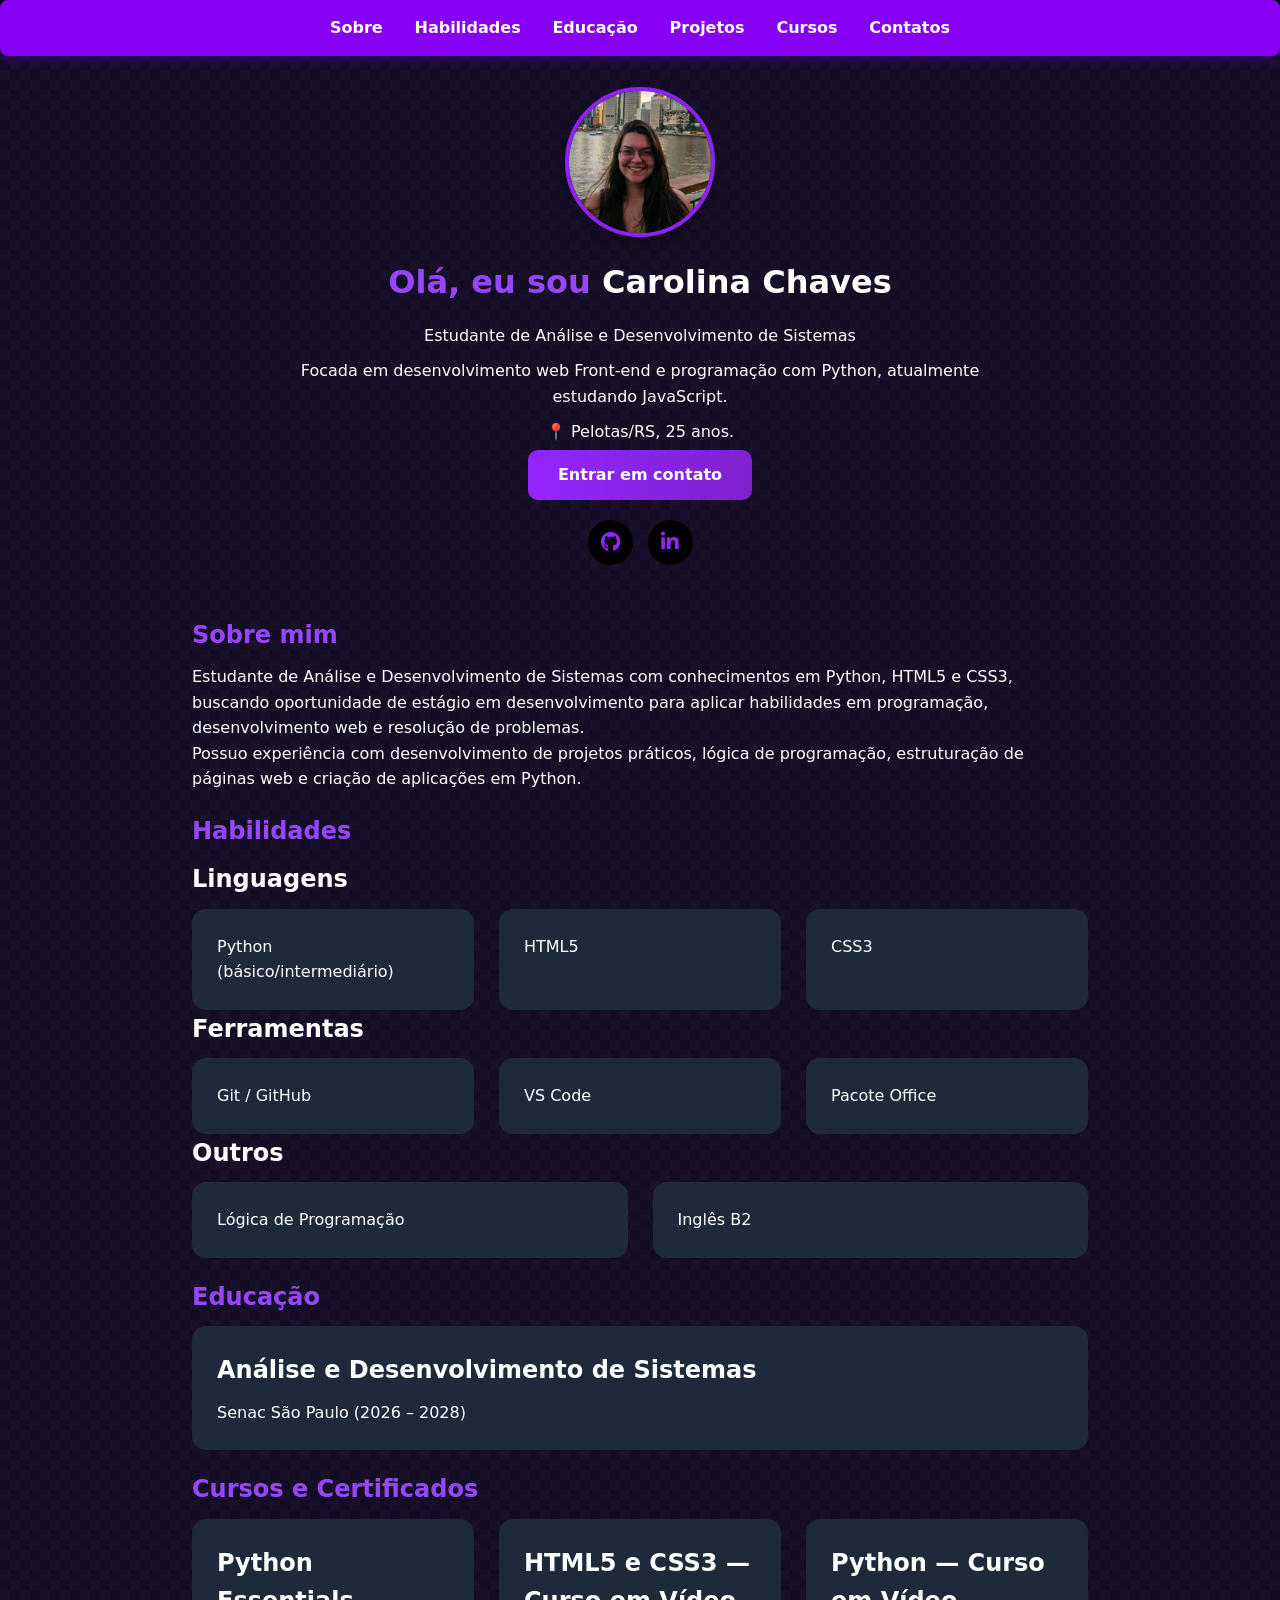
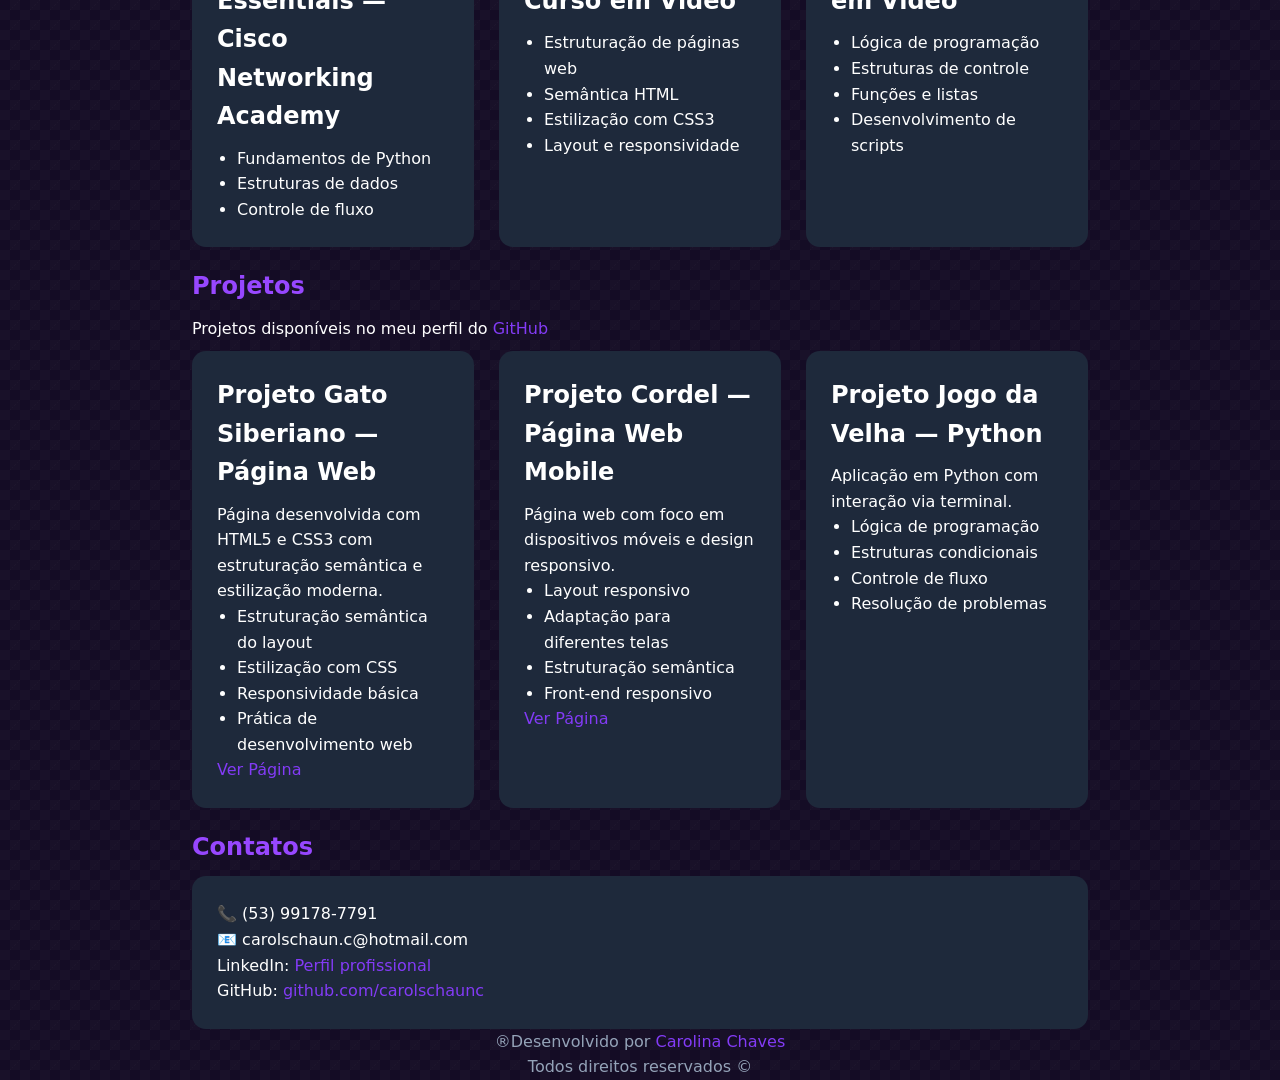
==== index.html @ a5483289 "index 2" ====
<!DOCTYPE html>
<html lang="pt-br">
<head>
              <meta charset="UTF-8">
              <meta name="viewport" content="width=device-width, initial-scale=1.0">
              <link rel="stylesheet" href="style.css">
              <link rel="stylesheet" href="https://cdnjs.cloudflare.com/ajax/libs/font-awesome/6.5.0/css/all.min.css">
</head>
<body>

<header>

 <nav>
              <a href="#Sobre">Sobre</a>
              <a href="#Habilidades">Habilidades</a>
              <a href="#Educação">Educação</a>
              <a href="#Projetos">Projetos</a>
              <a href="#Cursos">Cursos</a>
              <a href="#Contatos">Contatos</a> 

</nav>
</header>

<section class="hero">
<div class="perfil">
              <img src="imagens/perfil.png" alt="Foto de perfil de Carolina Chaves">
</div>
              <h1>Olá, eu sou <span>Carolina Chaves</span></h1>
              <p>Estudante de Análise e Desenvolvimento de Sistemas</p>
              <p>Focada em desenvolvimento web Front-end e programação com Python, atualmente estudando JavaScript.</p>
              <p>📍 Pelotas/RS, 25 anos.</p>
                            
              <a href="https://wa.me/555391787791" target="_blank" class="btn-contato">Entrar em contato</a>

<div class="social-icons">
              <a href="https://github.com/carolschaunc" target="_blank" class="icon">
              <i class="fab fa-github"></i> </a>
              <a href="https://www.linkedin.com/in/carolina-chaves-a1057b3b3/" target="_blank" class="icon">
              <i class="fab fa-linkedin-in"></i>
  </a>
</div>

</section>


<section id="Sobre">
              <h1>Sobre mim</h1>

              <p>
              Estudante de Análise e Desenvolvimento de Sistemas com conhecimentos em Python, HTML5 e CSS3,
              buscando oportunidade de estágio em desenvolvimento para aplicar habilidades em programação,
              desenvolvimento web e resolução de problemas.
              </p>

              <p>
              Possuo experiência com desenvolvimento de projetos práticos, lógica de programação,
              estruturação de páginas web e criação de aplicações em Python.
              </p>
</section>

<section id="Habilidades">
<h1>Habilidades</h1>

              <h2>Linguagens</h2>
              <div class="grid">
              <div class="card">Python (básico/intermediário)</div>
              <div class="card">HTML5</div>
              <div class="card">CSS3</div>
</div>

              <h2>Ferramentas</h2>
              <div class="grid">
              <div class="card">Git / GitHub</div>
              <div class="card">VS Code</div>
              <div class="card">Pacote Office</div>
</div>

              <h2>Outros</h2>
              <div class="grid">
              <div class="card">Lógica de Programação</div>
              <div class="card">Inglês B2</div>
</div>
</section>

<section id="Educação">
              <h1>Educação</h1>
<div class="card">
              <h2>Análise e Desenvolvimento de Sistemas</h2>
              <p>Senac São Paulo (2026 – 2028)</p>

</section>

<section id="Cursos">
              <h1>Cursos e Certificados</h1>

<div class="grid">

<div class="card">
              <h2>Python Essentials — Cisco Networking Academy</h2>
              <ul>
              <li>Fundamentos de Python</li>
              <li>Estruturas de dados</li>
              <li>Controle de fluxo</li>
              </ul>
</div>

<div class="card">
              <h2>HTML5 e CSS3 — Curso em Vídeo</h2>
              <ul>
              <li>Estruturação de páginas web</li>
              <li>Semântica HTML</li>
              <li>Estilização com CSS3</li>
              <li>Layout e responsividade</li>
              </ul>
</div>

<div class="card">
              <h2>Python — Curso em Vídeo</h2>
              <ul>
              <li>Lógica de programação</li>
              <li>Estruturas de controle</li>
              <li>Funções e listas</li>
              <li>Desenvolvimento de scripts</li>
              </ul>
</div>
</section>

<section id="Projetos">
              <h1>Projetos</h1>
              <p>Projetos disponíveis no meu perfil do <a href="https://github.com/carolschaunc" target="_blank">GitHub</a></p>

<div class="grid">
<div class="card">
              <h2>Projeto Gato Siberiano — Página Web</h2>
              <p>Página desenvolvida com HTML5 e CSS3 com estruturação semântica e estilização moderna.</p>
              <ul>
              <li>Estruturação semântica do layout</li>
              <li>Estilização com CSS</li>
              <li>Responsividade básica</li>
              <li>Prática de desenvolvimento web</li>
              </ul>
              
              <a href="https://carolschaunc.github.io/Projeto-gato-siberiano/" target="_blank" class="btn pagina"> Ver Página </a>
</div>

<div class="card">
              <h2>Projeto Cordel — Página Web Mobile</h2>
              <p>Página web com foco em dispositivos móveis e design responsivo.</p>
              <ul>
              <li>Layout responsivo</li>
              <li>Adaptação para diferentes telas</li>
              <li>Estruturação semântica</li>
              <li>Front-end responsivo</li>
              </ul>
                <a href="https://carolschaunc.github.io/Projeto-cordel/" target="_blank" class="btn pagina"> Ver Página</a>
  </div>

<div class="card">
              <h2>Projeto Jogo da Velha — Python</h2>
              <p>Aplicação em Python com interação via terminal.</p>
              <ul>
              <li>Lógica de programação</li>
              <li>Estruturas condicionais</li>
              <li>Controle de fluxo</li>
              <li>Resolução de problemas</li>
              </ul>
</div>
</section>

<section id="Contatos">

              <h1>Contatos</h1>
<div class="card">
              <p>📞 (53) 99178-7791</p>
              <p>📧 carolschaun.c@hotmail.com</p>

              <p>
              LinkedIn:
              <a href="https://www.linkedin.com/in/carolina-chaves-a1057b3b3/" target="_blank">
              Perfil profissional </a>
              </p>

              <p>
              GitHub:
              <a href="https://github.com/carolschaunc" target="_blank">
              github.com/carolschaunc </a>
              </p>
</div>


<footer class="footer">
  <p>®Desenvolvido por 
    <a href="https://www.linkedin.com/in/carolinaschaves/" target="_blank">Carolina Chaves</a></p>
  <p>Todos direitos reservados ©</p>
</footer>

</body>
</html>
---- style.css ----
@charset "UTF-8";

*{
margin:0;
padding:0;
box-sizing:border-box;
}

/* ===== BODY ===== */
body{
font-family: system-ui, -apple-system, sans-serif;
color:#ffffff;
line-height:1.6;
margin: 0;
background-color: #140c25; /* base roxa escura */
background-image:
    linear-gradient(45deg, rgba(255,255,255,0.02) 25%, transparent 25%),
    linear-gradient(-45deg, rgba(255,255,255,0.02) 25%, transparent 25%),
    linear-gradient(45deg, transparent 75%, rgba(255,255,255,0.02) 75%),
    linear-gradient(-45deg, transparent 75%, rgba(255,255,255,0.02) 75%);

background-size: 20px 20px; /* menor que antes */
background-position: 0 0, 0 10px, 10px -10px, -10px 0px;
color: white;
}


header{
  padding:0px;
  background:#020617;
  text-align: center;
}


/* ===== NAVBAR ===== */
nav{
  background:#8601f3;
  border:none;
  color:white;
  border-radius:8px;
  cursor:pointer;
  box-shadow: 0px 7px 7px rgba(75, 0, 136, 0.418);
  top: 0px;
  width:100%;
  padding:5px 25%;
  display:flex;
  justify-content:space-between;
  z-index:1000;
 
}
nav a{
  text-decoration: none;
  padding: 10px;
  color: rgb(255, 255, 255); 
  font-weight: bolder;
  border-radius: 5px;
  transition-duration: 1s;
}

nav a:hover{
color:rgb(96, 4, 172);
background-color: #ffffff;
}

/* ===== HERO ===== */
.hero{
height:60vh;
display:flex;
flex-direction:column;
justify-content:center;
align-items:center;
text-align:center;
padding-top:0px;
padding-bottom: 0px;
}

.hero h1{
font-size:2rem;
}

.hero span{
color:#ffffff;
}

.hero p{
margin:5px 8%;
color: #ffffff;
font-size: 1rem;
}

/* ===== FOTO PERFIL ===== */
.perfil {
  display: flex;
  justify-content: center;
  margin-bottom: 20px;
}

.perfil img {
  width: 150px;
  height: 150px;
  border-radius: 50%; 
  object-fit: cover;  
  border: 4px solid #9021f8; 
  box-shadow: 0 10px 25px rgba(0, 0, 0, 0.3);
}

/* ===== SOCIAL ICONS ===== */
.social-icons {
  display: flex;
  gap: 15px;
  justify-content: center;
  margin-top: 20px;
}

.icon {
  background: #000;
  color: #9026f3;
  width: 45px;
  height: 45px;
  border-radius: 50%;
  display: flex;
  align-items: center;
  justify-content: center;
  font-size: 20px;
  text-decoration: none;
  transition: 0.3s;
}

.icon:hover {
  background: #9729ff;
  color: white;
  transform: scale(1.1);
}

/* ===== btn-contato ===== */
.btn-contato {
  display: inline-block;
  padding: 12px 30px;
  background: linear-gradient(90deg, #9525ff, #7e22ce);
  color: white;
  border-radius: 10px;
  text-decoration: none;
  font-weight: bold;
  transition: 0.3s;
}

.btn-contato:hover {
  transform: scale(1.05);
}

/* ===== CONTAINER PADRÃO ===== */
section{
padding:20px 15%;
padding-bottom: 0%;
}

/* ===== TITULOS ===== */
h1,h2,h3{
margin-bottom:10px;
}

h1{
  color: #9747ff;
}

h2{
font-size:2rem;
color:white;
}

h2{
font-size:1.5rem;
color:white;
}

/* ===== GRID (cards automáticos) ===== */
.grid{
display:grid;
grid-template-columns:repeat(auto-fit,minmax(250px,1fr));
gap:25px;
margin-top:10px;
}

/* ===== CARD ===== */
.card{
background:#1e293b;
padding:25px;
border-radius:14px;
transition:.3s;
}

.card ul {
  padding-left: 20px; 
}

.card:hover{
transform:translateY(-8px);
box-shadow:0 0 15px #8003d3;
}

/* ===== LINKS ===== */
a{
color:#833bf6;
text-decoration: none;
}

a:hover{
opacity:.8;
}

/* ===== SKILLS SUBTITULOS ===== */
#skills h2{
margin-top:5px;
color:#ffffff;
}

/* ===== FOOTER ===== */
footer{
text-align:center;
padding:20px, 0;
color:#94a3b8;
width: 100%;
}

.footer a{
  text-decoration: none;
}

.footer a:hover {
  text-decoration:none;
}

/* ===== SCROLL SUAVE ===== */
html{
scroll-behavior:smooth;
}

/* ===== RESPONSIVO ===== */
@media(max-width:768px){

section{
padding:60px 7%;
}

.hero h1{
font-size:2rem;
}

nav{
padding:15px 7%;}
}
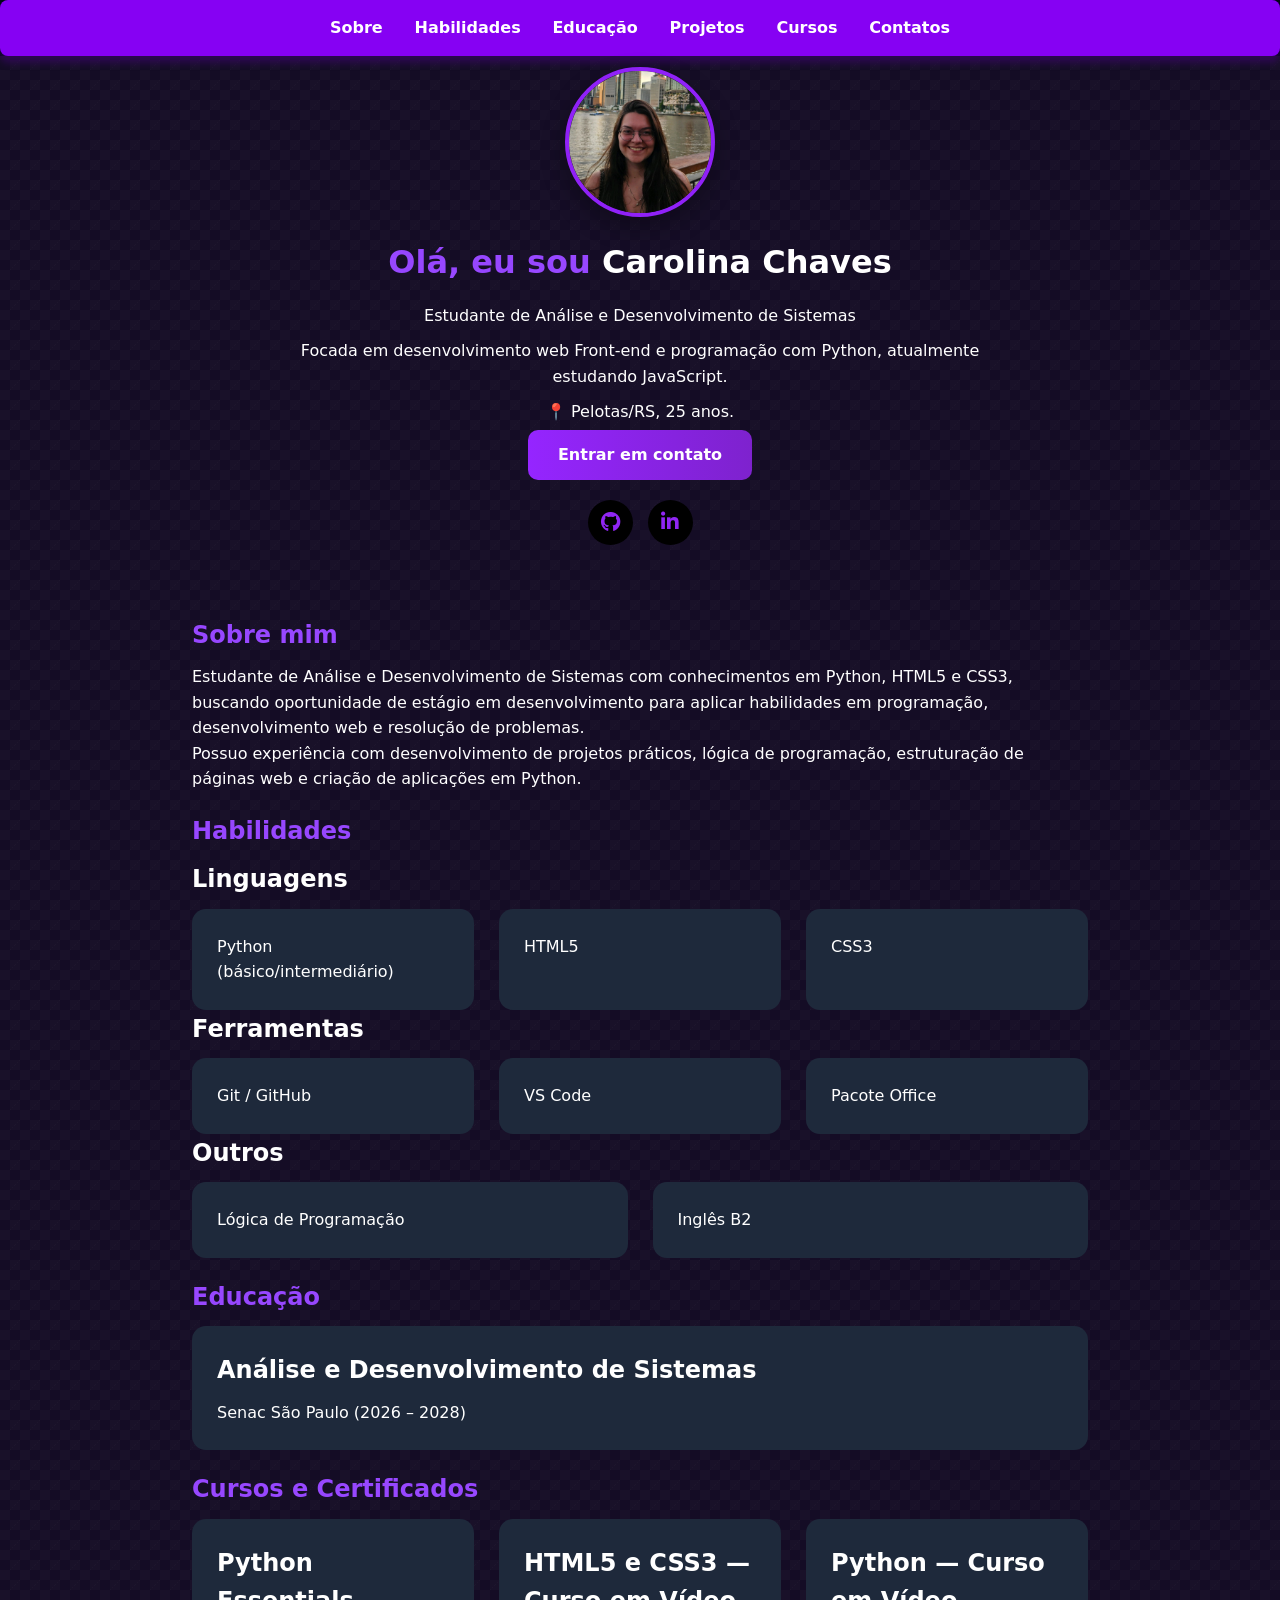
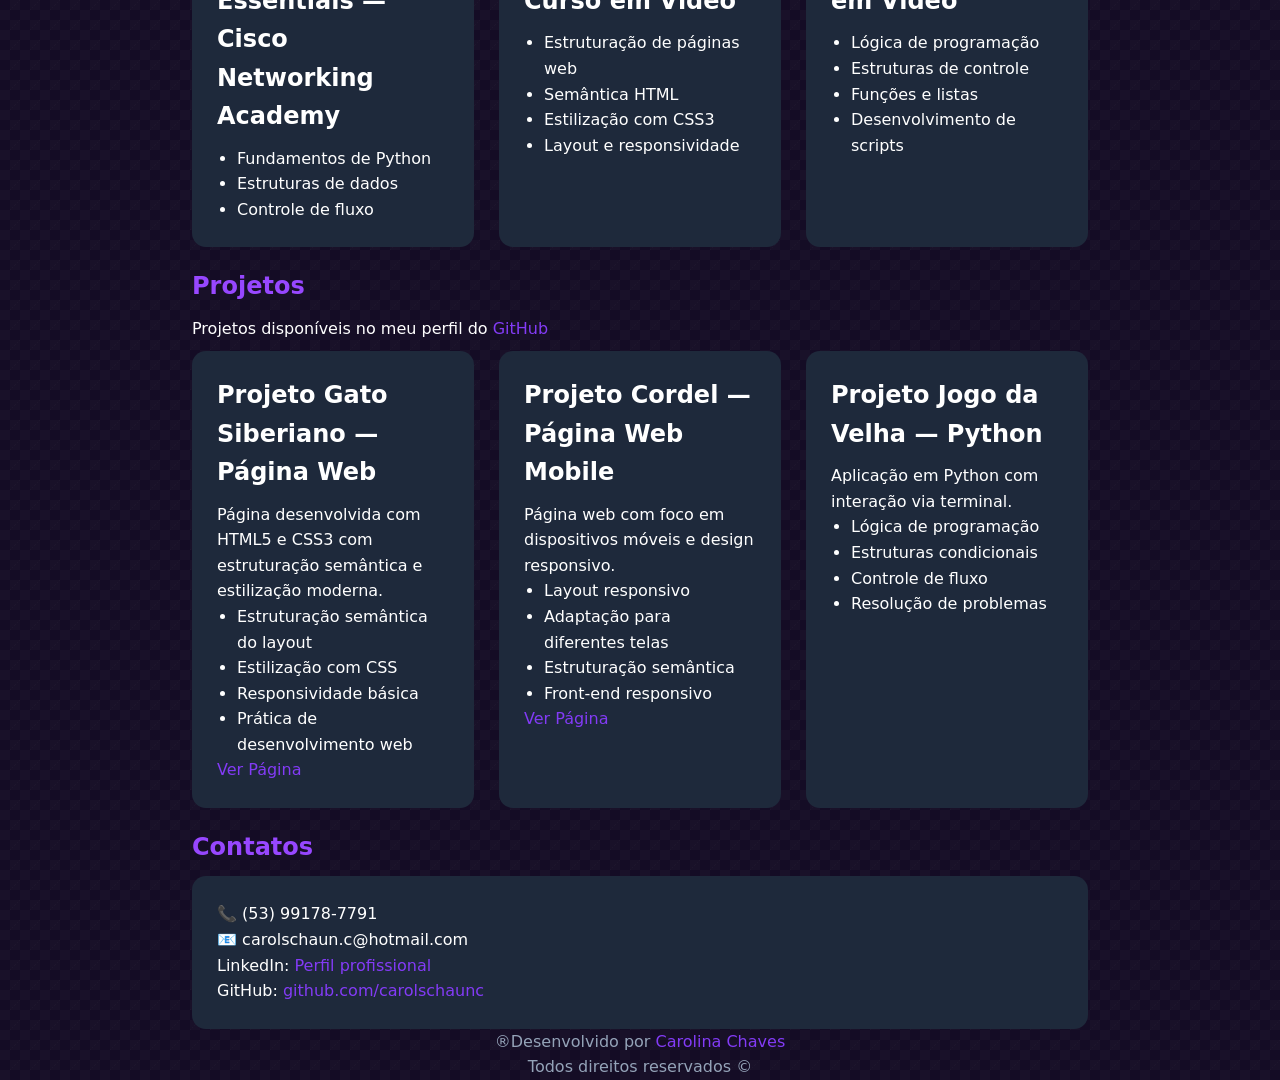
==== commit f604573f: "Update index.html" ====
--- a/index.html
+++ b/index.html
@@ -3,7 +3,7 @@
 <head>
               <meta charset="UTF-8">
               <meta name="viewport" content="width=device-width, initial-scale=1.0">
-              <link rel="stylesheet" href="style.css">
+              <link rel="stylesheet" href="estilo.css">
               <link rel="stylesheet" href="https://cdnjs.cloudflare.com/ajax/libs/font-awesome/6.5.0/css/all.min.css">
 </head>
 <body>
--- a/estilo.css
+++ b/estilo.css
@@ -0,0 +1,253 @@
+@charset "UTF-8";
+
+*{
+margin:0;
+padding:0;
+box-sizing:border-box;
+}
+
+/* ===== BODY ===== */
+body{
+font-family: system-ui, -apple-system, sans-serif;
+color:#ffffff;
+line-height:1.6;
+margin: 0;
+background-color: #140c25; /* base roxa escura */
+background-image:
+    linear-gradient(45deg, rgba(255,255,255,0.02) 25%, transparent 25%),
+    linear-gradient(-45deg, rgba(255,255,255,0.02) 25%, transparent 25%),
+    linear-gradient(45deg, transparent 75%, rgba(255,255,255,0.02) 75%),
+    linear-gradient(-45deg, transparent 75%, rgba(255,255,255,0.02) 75%);
+
+background-size: 20px 20px; /* menor que antes */
+background-position: 0 0, 0 10px, 10px -10px, -10px 0px;
+color: white;
+}
+
+
+header{
+  padding:0px;
+  background:#020617;
+  text-align: center;
+}
+
+
+/* ===== NAVBAR ===== */
+nav{
+  background:#8601f3;
+  border:none;
+  color:white;
+  border-radius:8px;
+  cursor:pointer;
+  box-shadow: 0px 7px 7px rgba(75, 0, 136, 0.418);
+  top: 0px;
+  width:100%;
+  padding:5px 25%;
+  display:flex;
+  justify-content:space-between;
+  z-index:1000;
+ 
+}
+nav a{
+  text-decoration: none;
+  padding: 10px;
+  color: rgb(255, 255, 255); 
+  font-weight: bolder;
+  border-radius: 5px;
+  transition-duration: 1s;
+}
+
+nav a:hover{
+color:rgb(96, 4, 172);
+background-color: #ffffff;
+}
+
+/* ===== HERO ===== */
+.hero{
+height:60vh;
+display:flex;
+flex-direction:column;
+justify-content:center;
+align-items:center;
+text-align:center;
+padding-top:0px;
+padding-bottom: 0px;
+}
+
+.hero h1{
+font-size:2rem;
+}
+
+.hero span{
+color:#ffffff;
+}
+
+.hero p{
+margin:5px 8%;
+color: #ffffff;
+font-size: 1rem;
+}
+
+/* ===== FOTO PERFIL ===== */
+.perfil {
+  display: flex;
+  justify-content: center;
+  margin-bottom: 20px;
+  margin-top: -40px;
+}
+
+.perfil img {
+  width: 150px;
+  height: 150px;
+  border-radius: 50%; 
+  object-fit: cover;  
+  border: 4px solid #9021f8; 
+  box-shadow: 0 10px 25px rgba(0, 0, 0, 0.3);
+}
+
+/* ===== SOCIAL ICONS ===== */
+.social-icons {
+  display: flex;
+  gap: 15px;
+  justify-content: center;
+  margin-top: 20px;
+}
+
+.icon {
+  background: #000;
+  color: #9026f3;
+  width: 45px;
+  height: 45px;
+  border-radius: 50%;
+  display: flex;
+  align-items: center;
+  justify-content: center;
+  font-size: 20px;
+  text-decoration: none;
+  transition: 0.3s;
+}
+
+.icon:hover {
+  background: #9729ff;
+  color: white;
+  transform: scale(1.1);
+}
+
+/* ===== btn-contato ===== */
+.btn-contato {
+  display: inline-block;
+  padding: 12px 30px;
+  background: linear-gradient(90deg, #9525ff, #7e22ce);
+  color: white;
+  border-radius: 10px;
+  text-decoration: none;
+  font-weight: bold;
+  transition: 0.3s;
+}
+
+.btn-contato:hover {
+  transform: scale(1.05);
+}
+
+/* ===== CONTAINER PADRÃO ===== */
+section{
+padding:20px 15%;
+padding-bottom: 0%;
+}
+
+/* ===== TITULOS ===== */
+h1,h2,h3{
+margin-bottom:10px;
+}
+
+h1{
+  color: #9747ff;
+}
+
+h2{
+font-size:2rem;
+color:white;
+}
+
+h2{
+font-size:1.5rem;
+color:white;
+}
+
+/* ===== GRID (cards automáticos) ===== */
+.grid{
+display:grid;
+grid-template-columns:repeat(auto-fit,minmax(250px,1fr));
+gap:25px;
+margin-top:10px;
+}
+
+/* ===== CARD ===== */
+.card{
+background:#1e293b;
+padding:25px;
+border-radius:14px;
+transition:.3s;
+}
+
+.card ul {
+  padding-left: 20px; 
+}
+
+.card:hover{
+transform:translateY(-8px);
+box-shadow:0 0 15px #8003d3;
+}
+
+/* ===== LINKS ===== */
+a{
+color:#833bf6;
+text-decoration: none;
+}
+
+a:hover{
+opacity:.8;
+}
+
+/* ===== SKILLS SUBTITULOS ===== */
+#skills h2{
+margin-top:5px;
+color:#ffffff;
+}
+
+/* ===== FOOTER ===== */
+footer{
+text-align:center;
+padding:20px, 0;
+color:#94a3b8;
+width: 100%;
+}
+
+.footer a{
+  text-decoration: none;
+}
+
+.footer a:hover {
+  text-decoration:none;
+}
+
+/* ===== SCROLL SUAVE ===== */
+html{
+scroll-behavior:smooth;
+}
+
+/* ===== RESPONSIVO ===== */
+@media(max-width:768px){
+
+section{
+padding:60px 7%;
+}
+
+.hero h1{
+font-size:2rem;
+}
+
+nav{
+padding:15px 7%;}
+}
+
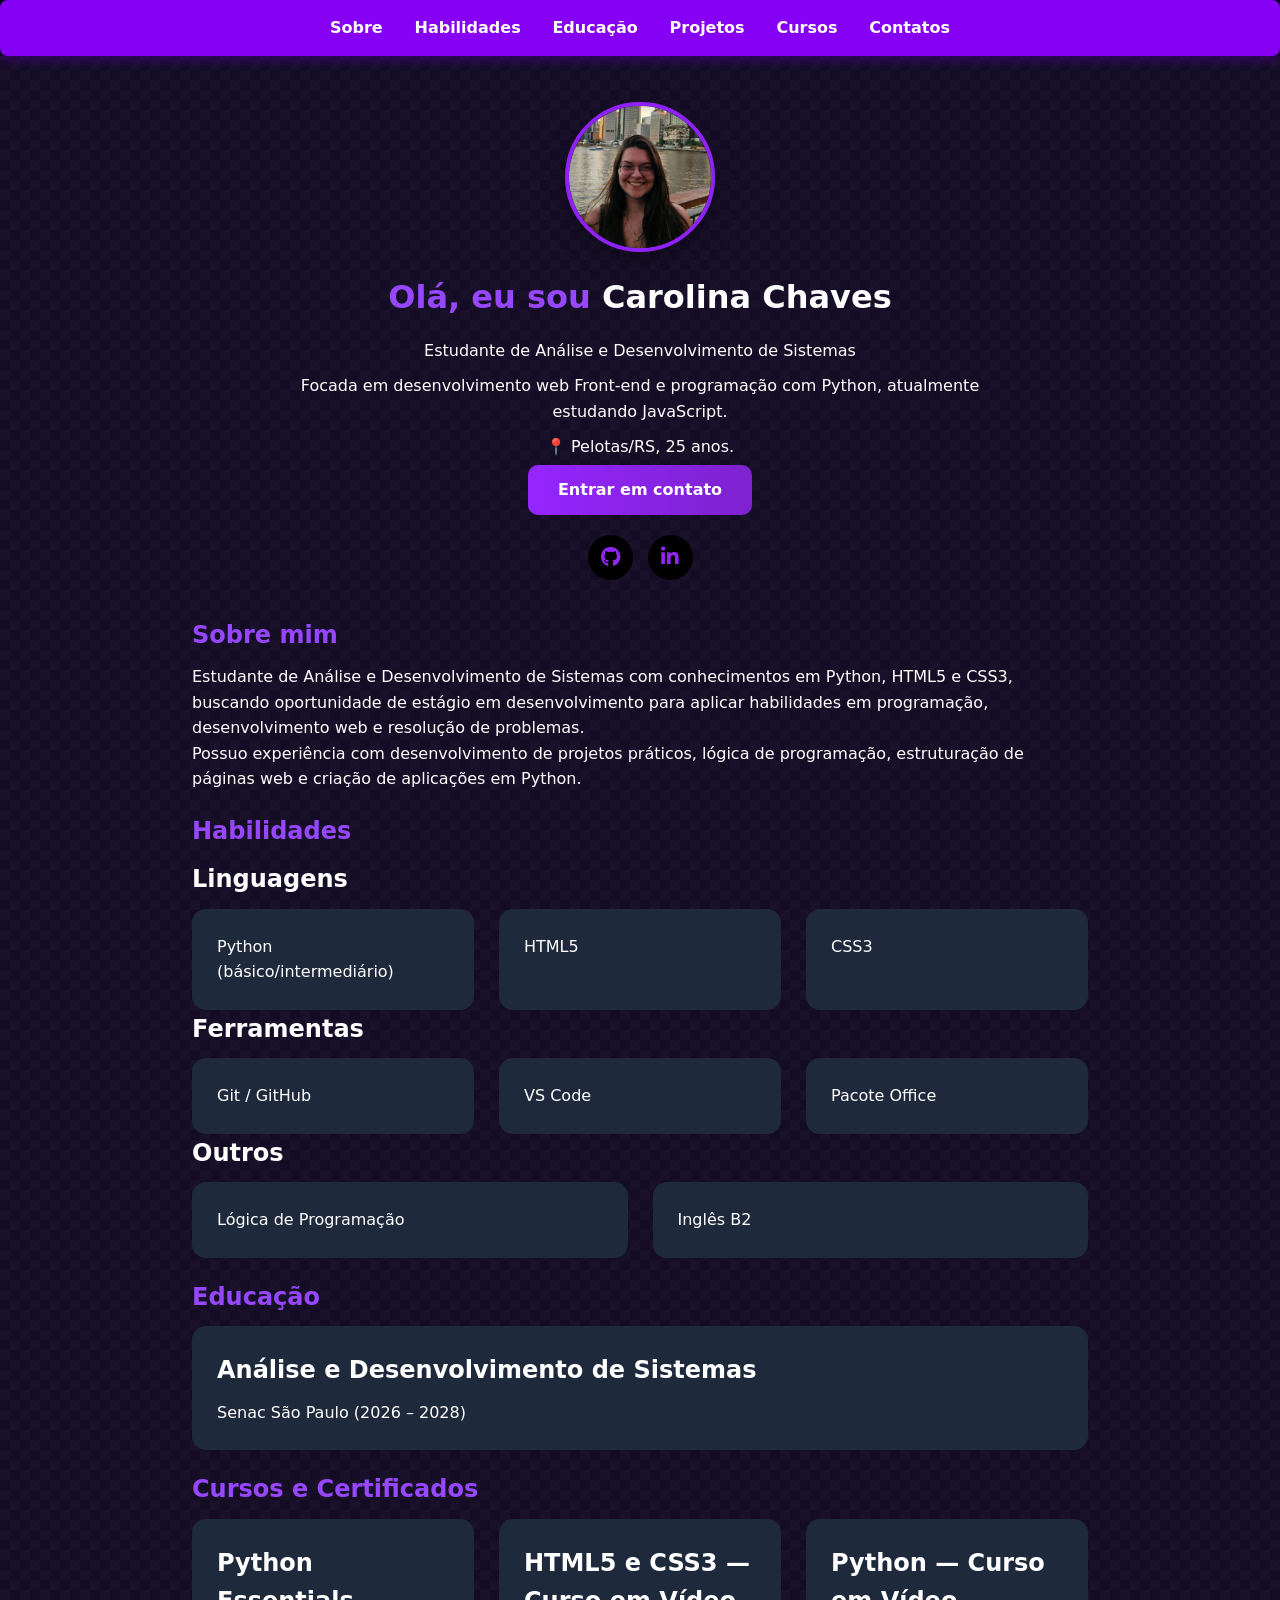
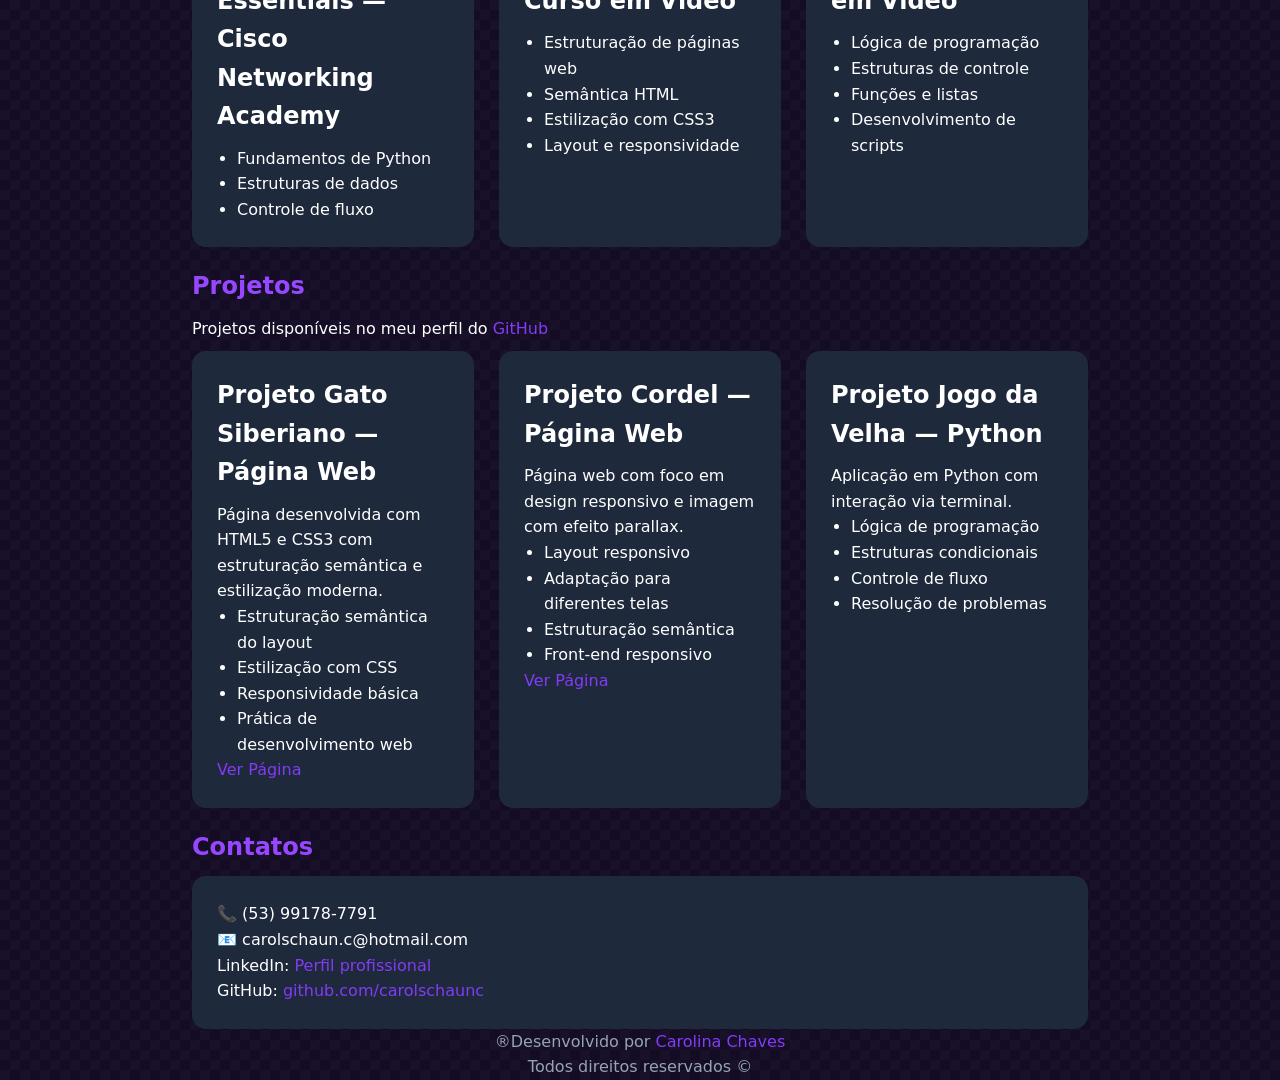
==== commit d3e5f632: "Update project description and title in index.html" ====
--- a/index.html
+++ b/index.html
@@ -144,8 +144,8 @@
 </div>
 
 <div class="card">
-              <h2>Projeto Cordel — Página Web Mobile</h2>
-              <p>Página web com foco em dispositivos móveis e design responsivo.</p>
+              <h2>Projeto Cordel — Página Web</h2>
+              <p>Página web com foco em design responsivo e imagem com efeito parallax.</p>
               <ul>
               <li>Layout responsivo</li>
               <li>Adaptação para diferentes telas</li>
@@ -195,4 +195,4 @@
 </footer>
 
 </body>
-</html>+</html>
--- a/estilo.css
+++ b/estilo.css
@@ -70,8 +70,8 @@
 justify-content:center;
 align-items:center;
 text-align:center;
-padding-top:0px;
 padding-bottom: 0px;
+padding-top: 60px;
 }
 
 .hero h1{
@@ -93,7 +93,7 @@
   display: flex;
   justify-content: center;
   margin-bottom: 20px;
-  margin-top: -40px;
+  margin-top: -30px;
 }
 
 .perfil img {
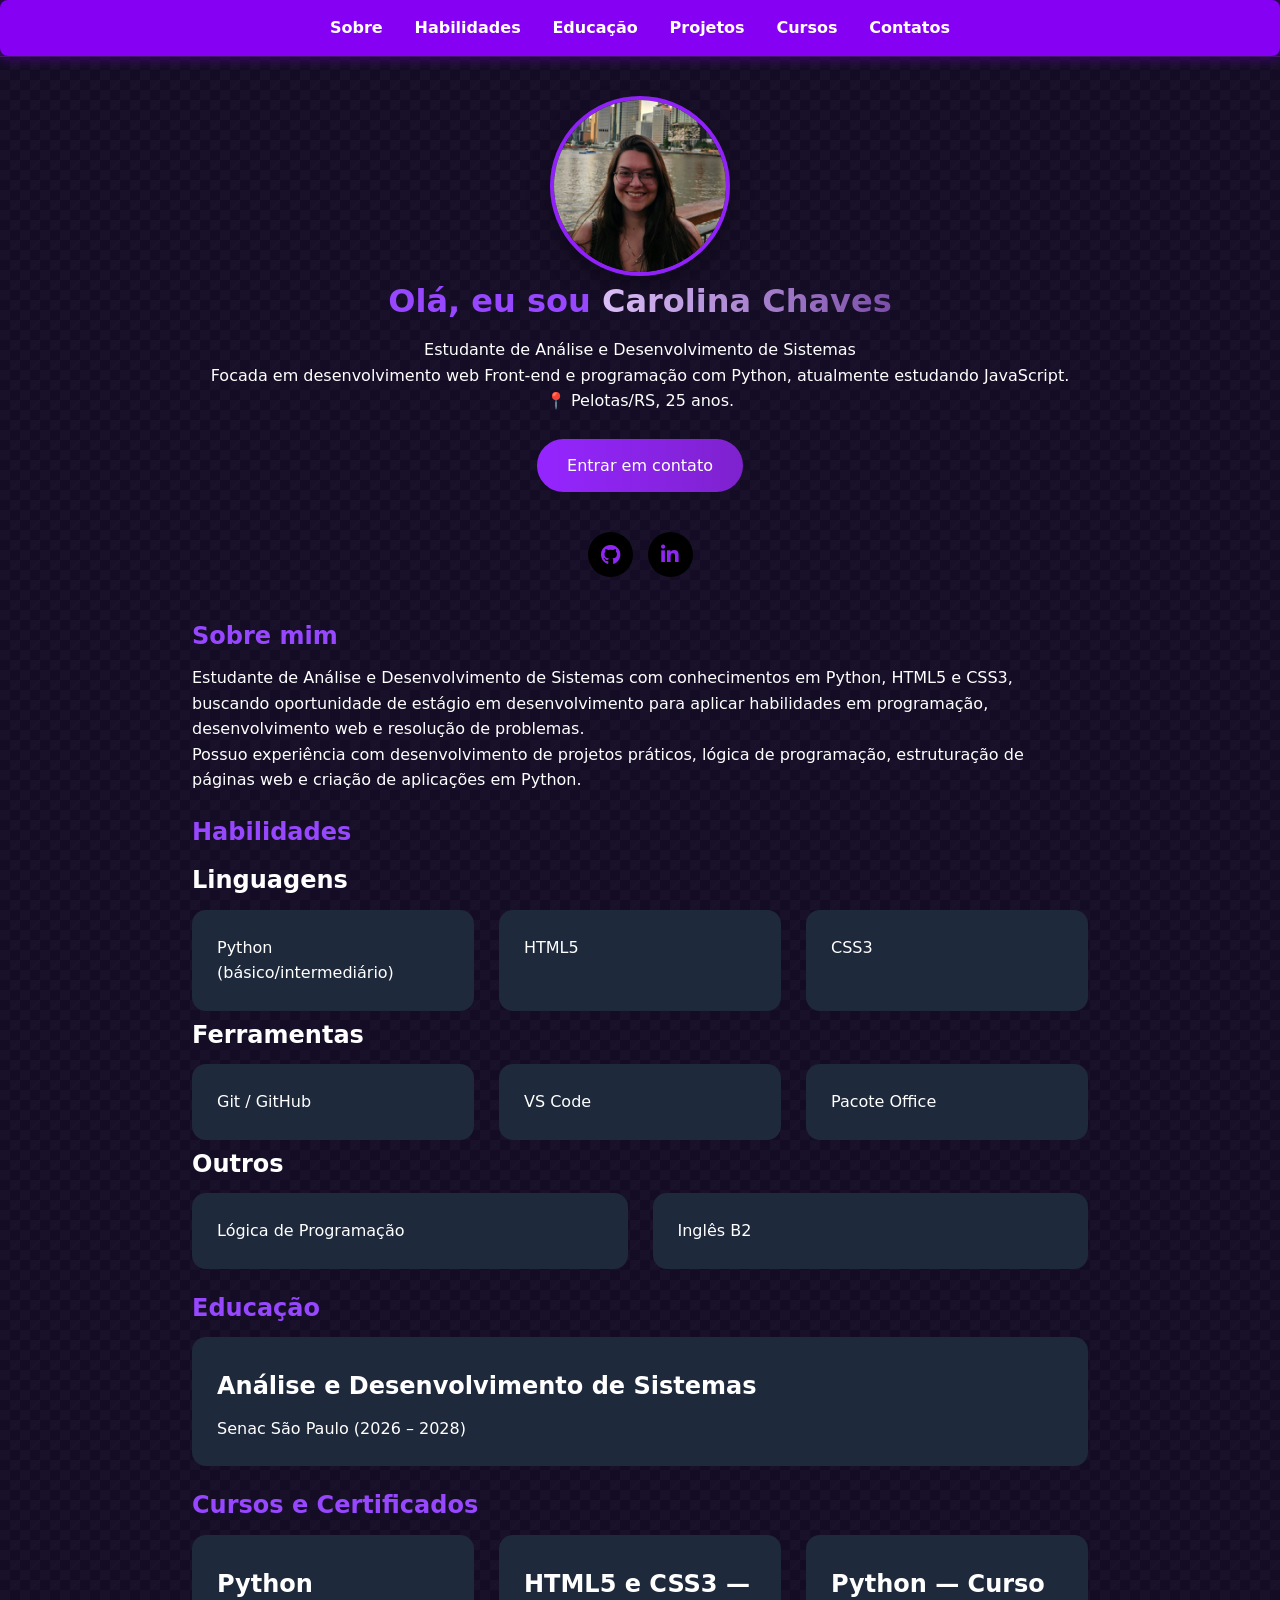
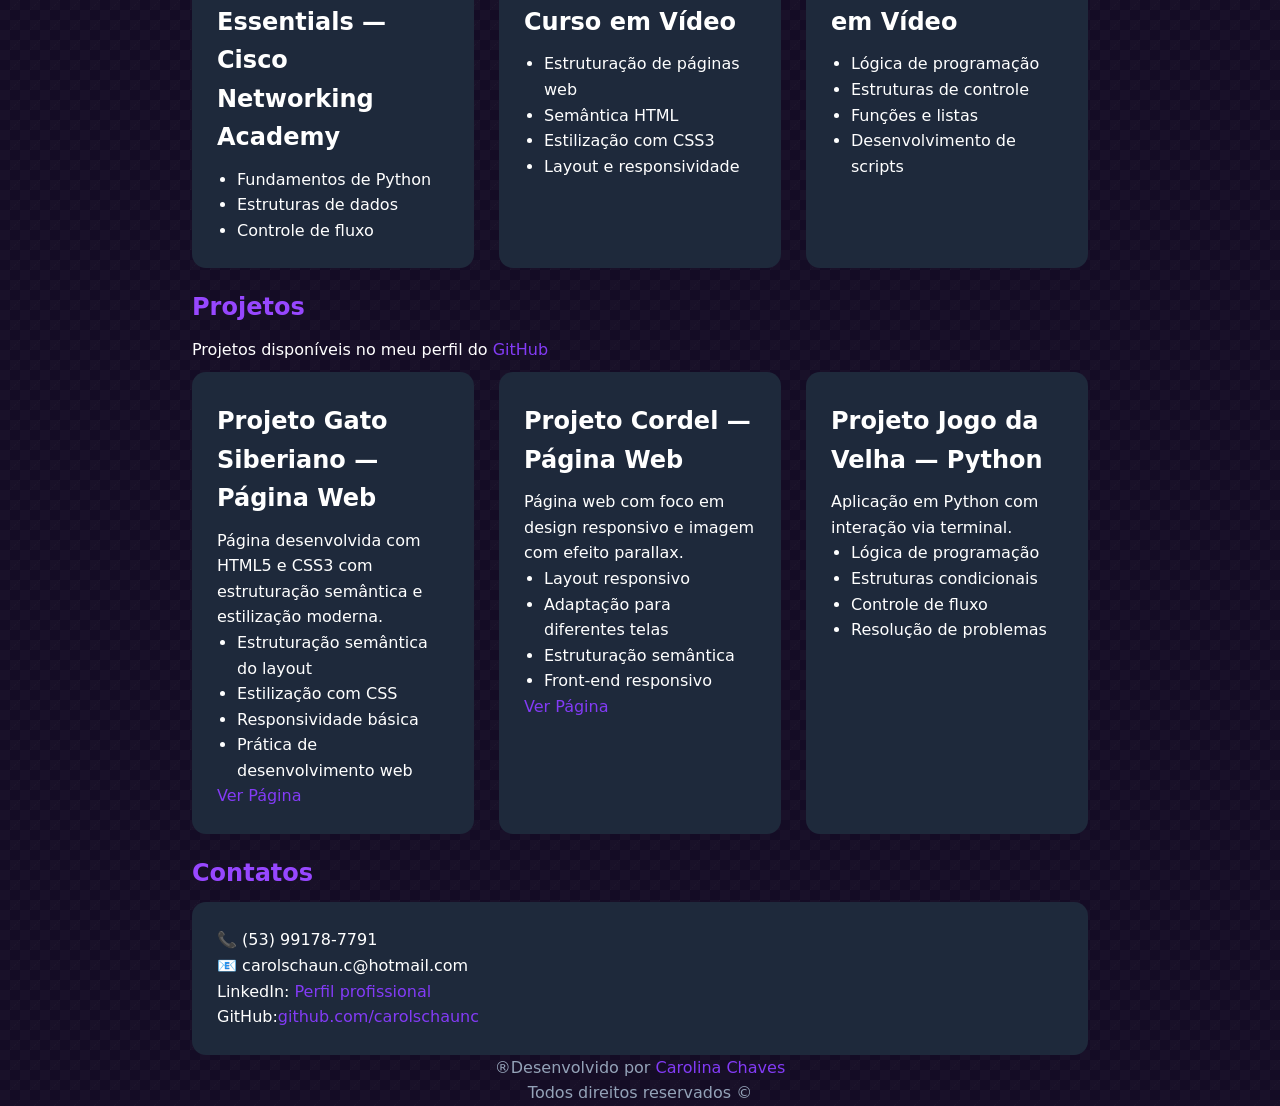
==== commit 87e418c1: "Arrumei o código" ====
--- a/index.html
+++ b/index.html
@@ -6,193 +6,181 @@
               <link rel="stylesheet" href="estilo.css">
               <link rel="stylesheet" href="https://cdnjs.cloudflare.com/ajax/libs/font-awesome/6.5.0/css/all.min.css">
 </head>
+
 <body>
+  <header>
 
-<header>
+    <nav>
+      <a href="#Sobre">Sobre</a>
+      <a href="#Habilidades">Habilidades</a>
+      <a href="#Educação">Educação</a>
+      <a href="#Projetos">Projetos</a>
+      <a href="#Cursos">Cursos</a>
+      <a href="#Contatos">Contatos</a> 
 
- <nav>
-              <a href="#Sobre">Sobre</a>
-              <a href="#Habilidades">Habilidades</a>
-              <a href="#Educação">Educação</a>
-              <a href="#Projetos">Projetos</a>
-              <a href="#Cursos">Cursos</a>
-              <a href="#Contatos">Contatos</a> 
+    </nav>
+  </header>
 
-</nav>
-</header>
+  <section class="hero">
+    <div class="perfil">
+      <img src="imagens/perfil.png" alt="Foto de perfil de Carolina Chaves">
+    </div>
+      <h1>Olá, eu sou <span>Carolina Chaves</span></h1>     
+        <p>
+          Estudante de Análise e Desenvolvimento de Sistemas
+        </p>
+        <p>
+          Focada em desenvolvimento web Front-end e programação com Python, atualmente estudando JavaScript.
+        </p>
+        <p>
+          📍 Pelotas/RS, 25 anos.
+        </p>
+                             
+      <a href="https://wa.me/555391787791" target="_blank" class="btn-contato">Entrar em contato</a>
 
-<section class="hero">
-<div class="perfil">
-              <img src="imagens/perfil.png" alt="Foto de perfil de Carolina Chaves">
-</div>
-              <h1>Olá, eu sou <span>Carolina Chaves</span></h1>
-              <p>Estudante de Análise e Desenvolvimento de Sistemas</p>
-              <p>Focada em desenvolvimento web Front-end e programação com Python, atualmente estudando JavaScript.</p>
-              <p>📍 Pelotas/RS, 25 anos.</p>
-                            
-              <a href="https://wa.me/555391787791" target="_blank" class="btn-contato">Entrar em contato</a>
+    <div class="social-icons">
+      <a href="https://github.com/carolschaunc" target="_blank" class="icon">
+        <i class="fab fa-github"></i> </a>
+      <a href="https://www.linkedin.com/in/carolina-chaves-a1057b3b3/" target="_blank" class="icon">
+        <i class="fab fa-linkedin-in"></i> </a>
+    </div>
+  </section>
 
-<div class="social-icons">
-              <a href="https://github.com/carolschaunc" target="_blank" class="icon">
-              <i class="fab fa-github"></i> </a>
-              <a href="https://www.linkedin.com/in/carolina-chaves-a1057b3b3/" target="_blank" class="icon">
-              <i class="fab fa-linkedin-in"></i>
-  </a>
-</div>
+  <section id="Sobre">
+    <h1>Sobre mim</h1>
+      <p>
+        Estudante de Análise e Desenvolvimento de Sistemas com conhecimentos em Python, HTML5 e CSS3,
+        buscando oportunidade de estágio em desenvolvimento para aplicar habilidades em programação,
+        desenvolvimento web e resolução de problemas. 
+      </p>
+      <p>
+        Possuo experiência com desenvolvimento de projetos práticos, lógica de programação,
+        estruturação de páginas web e criação de aplicações em Python.
+      </p>
+  </section>
 
-</section>
+  <section id="Habilidades">
 
+    <h1>Habilidades</h1>
 
-<section id="Sobre">
-              <h1>Sobre mim</h1>
+      <h2>Linguagens</h2>
+        <div class="grid">
+          <div class="card">Python (básico/intermediário)</div>
+          <div class="card">HTML5</div>
+          <div class="card">CSS3</div>
+        </div>
 
-              <p>
-              Estudante de Análise e Desenvolvimento de Sistemas com conhecimentos em Python, HTML5 e CSS3,
-              buscando oportunidade de estágio em desenvolvimento para aplicar habilidades em programação,
-              desenvolvimento web e resolução de problemas.
-              </p>
+      <h2>Ferramentas</h2>
+        <div class="grid">
+          <div class="card">Git / GitHub</div>
+          <div class="card">VS Code</div>
+          <div class="card">Pacote Office</div>
+        </div>
 
-              <p>
-              Possuo experiência com desenvolvimento de projetos práticos, lógica de programação,
-              estruturação de páginas web e criação de aplicações em Python.
-              </p>
-</section>
+      <h2>Outros</h2>
+        <div class="grid">
+          <div class="card">Lógica de Programação</div>
+          <div class="card">Inglês B2</div>
+        </div>
+  </section>
 
-<section id="Habilidades">
-<h1>Habilidades</h1>
+  <section id="Educação">
+    <h1>Educação</h1>
+      <div class="card">
+        <h2>Análise e Desenvolvimento de Sistemas</h2>
+          <p>
+            Senac São Paulo (2026 – 2028)
+          </p>
 
-              <h2>Linguagens</h2>
-              <div class="grid">
-              <div class="card">Python (básico/intermediário)</div>
-              <div class="card">HTML5</div>
-              <div class="card">CSS3</div>
-</div>
+  </section>
 
-              <h2>Ferramentas</h2>
-              <div class="grid">
-              <div class="card">Git / GitHub</div>
-              <div class="card">VS Code</div>
-              <div class="card">Pacote Office</div>
-</div>
-
-              <h2>Outros</h2>
-              <div class="grid">
-              <div class="card">Lógica de Programação</div>
-              <div class="card">Inglês B2</div>
-</div>
-</section>
-
-<section id="Educação">
-              <h1>Educação</h1>
-<div class="card">
-              <h2>Análise e Desenvolvimento de Sistemas</h2>
-              <p>Senac São Paulo (2026 – 2028)</p>
-
-</section>
-
-<section id="Cursos">
-              <h1>Cursos e Certificados</h1>
-
-<div class="grid">
-
-<div class="card">
-              <h2>Python Essentials — Cisco Networking Academy</h2>
-              <ul>
+  <section id="Cursos">
+    <h1>Cursos e Certificados</h1>
+      <div class="grid">
+        <div class="card">
+          <h2>Python Essentials — Cisco Networking Academy</h2>
+            <ul>
               <li>Fundamentos de Python</li>
               <li>Estruturas de dados</li>
               <li>Controle de fluxo</li>
-              </ul>
-</div>
+            </ul>
+        </div>
 
-<div class="card">
-              <h2>HTML5 e CSS3 — Curso em Vídeo</h2>
-              <ul>
+        <div class="card">
+          <h2>HTML5 e CSS3 — Curso em Vídeo</h2>
+            <ul>
               <li>Estruturação de páginas web</li>
               <li>Semântica HTML</li>
               <li>Estilização com CSS3</li>
               <li>Layout e responsividade</li>
-              </ul>
-</div>
+            </ul>
+        </div>
 
-<div class="card">
-              <h2>Python — Curso em Vídeo</h2>
-              <ul>
+        <div class="card">
+          <h2>Python — Curso em Vídeo</h2>
+            <ul>
               <li>Lógica de programação</li>
               <li>Estruturas de controle</li>
               <li>Funções e listas</li>
               <li>Desenvolvimento de scripts</li>
+            </ul>
+        </div>
+  </section>
+
+  <section id="Projetos">
+    <h1>Projetos</h1>
+      <p>Projetos disponíveis no meu perfil do <a href="https://github.com/carolschaunc" target="_blank">GitHub</a></p>
+
+      <div class="grid">
+        <div class="card">
+          <h2>Projeto Gato Siberiano — Página Web</h2>
+            <p>Página desenvolvida com HTML5 e CSS3 com estruturação semântica e estilização moderna.</p>
+              <ul>
+                <li>Estruturação semântica do layout</li>
+                <li>Estilização com CSS</li>
+                <li>Responsividade básica</li>
+                <li>Prática de desenvolvimento web</li>
               </ul>
-</div>
-</section>
+                <a href="https://carolschaunc.github.io/Projeto-gato-siberiano/" target="_blank" class="btn pagina"> Ver Página </a>
+        </div>
 
-<section id="Projetos">
-              <h1>Projetos</h1>
-              <p>Projetos disponíveis no meu perfil do <a href="https://github.com/carolschaunc" target="_blank">GitHub</a></p>
-
-<div class="grid">
-<div class="card">
-              <h2>Projeto Gato Siberiano — Página Web</h2>
-              <p>Página desenvolvida com HTML5 e CSS3 com estruturação semântica e estilização moderna.</p>
+        <div class="card">
+          <h2>Projeto Cordel — Página Web</h2>
+            <p>Página web com foco em design responsivo e imagem com efeito parallax.</p>
               <ul>
-              <li>Estruturação semântica do layout</li>
-              <li>Estilização com CSS</li>
-              <li>Responsividade básica</li>
-              <li>Prática de desenvolvimento web</li>
-              </ul>
-              
-              <a href="https://carolschaunc.github.io/Projeto-gato-siberiano/" target="_blank" class="btn pagina"> Ver Página </a>
-</div>
-
-<div class="card">
-              <h2>Projeto Cordel — Página Web</h2>
-              <p>Página web com foco em design responsivo e imagem com efeito parallax.</p>
-              <ul>
-              <li>Layout responsivo</li>
-              <li>Adaptação para diferentes telas</li>
-              <li>Estruturação semântica</li>
-              <li>Front-end responsivo</li>
+                <li>Layout responsivo</li>
+                <li>Adaptação para diferentes telas</li>
+                <li>Estruturação semântica</li>
+                <li>Front-end responsivo</li>
               </ul>
                 <a href="https://carolschaunc.github.io/Projeto-cordel/" target="_blank" class="btn pagina"> Ver Página</a>
-  </div>
+        </div>
 
-<div class="card">
-              <h2>Projeto Jogo da Velha — Python</h2>
-              <p>Aplicação em Python com interação via terminal.</p>
+        <div class="card">
+          <h2>Projeto Jogo da Velha — Python</h2>
+            <p>Aplicação em Python com interação via terminal.</p>
               <ul>
-              <li>Lógica de programação</li>
-              <li>Estruturas condicionais</li>
-              <li>Controle de fluxo</li>
-              <li>Resolução de problemas</li>
+                <li>Lógica de programação</li>
+                <li>Estruturas condicionais</li>
+                <li>Controle de fluxo</li>
+                <li>Resolução de problemas</li>
               </ul>
-</div>
-</section>
+        </div>
+  </section>
 
-<section id="Contatos">
+  <section id="Contatos">
+    <h1>Contatos</h1>
+      <div class="card">
+        <p>📞 (53) 99178-7791</p>
+        <p>📧 carolschaun.c@hotmail.com</p>
+        <p>LinkedIn:<a href="https://www.linkedin.com/in/carolina-chaves-a1057b3b3/" target="_blank">
+        Perfil profissional </a></p>
+        <p>GitHub:<a href="https://github.com/carolschaunc" target="_blank">github.com/carolschaunc </a></p>
+      </div>
 
-              <h1>Contatos</h1>
-<div class="card">
-              <p>📞 (53) 99178-7791</p>
-              <p>📧 carolschaun.c@hotmail.com</p>
-
-              <p>
-              LinkedIn:
-              <a href="https://www.linkedin.com/in/carolina-chaves-a1057b3b3/" target="_blank">
-              Perfil profissional </a>
-              </p>
-
-              <p>
-              GitHub:
-              <a href="https://github.com/carolschaunc" target="_blank">
-              github.com/carolschaunc </a>
-              </p>
-</div>
-
-
-<footer class="footer">
-  <p>®Desenvolvido por 
-    <a href="https://www.linkedin.com/in/carolinaschaves/" target="_blank">Carolina Chaves</a></p>
-  <p>Todos direitos reservados ©</p>
-</footer>
+  <footer class="footer">
+    <p>®Desenvolvido por <a href="https://www.linkedin.com/in/carolinaschaves/" target="_blank">Carolina Chaves</a></p> <p>Todos direitos reservados ©</p>
+  </footer>
 
 </body>
 </html>
--- a/estilo.css
+++ b/estilo.css
@@ -1,38 +1,39 @@
 @charset "UTF-8";
 
+/*GERAL*/
 *{
-margin:0;
-padding:0;
-box-sizing:border-box;
-}
-
-/* ===== BODY ===== */
+  margin:0;
+  padding:0;
+  box-sizing:border-box;
+}
+
+/* BODY */
 body{
-font-family: system-ui, -apple-system, sans-serif;
-color:#ffffff;
-line-height:1.6;
-margin: 0;
-background-color: #140c25; /* base roxa escura */
-background-image:
+  font-family: system-ui, -apple-system, sans-serif;
+  color:#ffffff;
+  line-height:1.6;
+  margin: 0;
+  background-color: #140c25; 
+  background-image:
     linear-gradient(45deg, rgba(255,255,255,0.02) 25%, transparent 25%),
     linear-gradient(-45deg, rgba(255,255,255,0.02) 25%, transparent 25%),
     linear-gradient(45deg, transparent 75%, rgba(255,255,255,0.02) 75%),
     linear-gradient(-45deg, transparent 75%, rgba(255,255,255,0.02) 75%);
-
-background-size: 20px 20px; /* menor que antes */
-background-position: 0 0, 0 10px, 10px -10px, -10px 0px;
-color: white;
-}
-
-
+  background-size: 20px 20px; 
+  background-position: 0 0, 0 10px, 10px -10px, -10px 0px;
+  color: white;
+}
+
+/* HEADER */
 header{
   padding:0px;
-  background:#020617;
+  backdrop-filter: blur(10px);
+  border-bottom: 1px solid rgba(255, 255, 255, 0.1);
+  background: rgba(150, 0, 255, 0.15);
   text-align: center;
 }
 
-
-/* ===== NAVBAR ===== */
+/* NAV*/
 nav{
   background:#8601f3;
   border:none;
@@ -46,8 +47,8 @@
   display:flex;
   justify-content:space-between;
   z-index:1000;
- 
-}
+}
+
 nav a{
   text-decoration: none;
   padding: 10px;
@@ -58,59 +59,87 @@
 }
 
 nav a:hover{
-color:rgb(96, 4, 172);
-background-color: #ffffff;
-}
-
-/* ===== HERO ===== */
+  color:rgb(96, 4, 172);
+  background-color: #ffffff;
+}
+
+/* HERO */
 .hero{
-height:60vh;
-display:flex;
-flex-direction:column;
-justify-content:center;
-align-items:center;
-text-align:center;
-padding-bottom: 0px;
-padding-top: 60px;
+  height:60vh;
+  display:flex;
+  flex-direction:column;
+  justify-content:center;
+  align-items:center;
+  text-align:center;
+  padding: 120px 20px;
 }
 
 .hero h1{
-font-size:2rem;
+  font-size:2rem;
 }
 
 .hero span{
-color:#ffffff;
+  color:#ffffff;
+}
+
+h1 span {
+  background: linear-gradient(90deg, #dbbff7, #bd77ff9a);
+  -webkit-background-clip: text;
+  -webkit-text-fill-color: transparent;
 }
 
 .hero p{
-margin:5px 8%;
-color: #ffffff;
-font-size: 1rem;
-}
-
-/* ===== FOTO PERFIL ===== */
+  color: #ffffff;
+  font-size: 1rem;
+}
+
+/* FOTO PERFIL*/
 .perfil {
   display: flex;
   justify-content: center;
-  margin-bottom: 20px;
-  margin-top: -30px;
 }
 
 .perfil img {
-  width: 150px;
-  height: 150px;
+  width: 180px;
+  height: 180px;
   border-radius: 50%; 
   object-fit: cover;  
   border: 4px solid #9021f8; 
   box-shadow: 0 10px 25px rgba(0, 0, 0, 0.3);
-}
-
-/* ===== SOCIAL ICONS ===== */
+  transition: 0.3s;
+  margin-top: 20px;
+}
+
+.perfil img:hover {
+  transform: scale(1.05);
+}
+
+
+/* botão contato */
+.btn-contato {
+  display: inline-block;
+  padding: 14px 30px;
+  background: linear-gradient(90deg, #9525ff, #7e22ce);
+  color: white;
+  border-radius: 50px;
+  border: none;.
+  text-decoration: none;
+  font-weight: 500;
+  transition: 0.3s;
+   margin-top: 25px;
+}
+
+.btn-contato:hover {
+  transform: scale(1.05);
+}
+
+/*  ICONES SOCIAIS */
 .social-icons {
   display: flex;
   gap: 15px;
   justify-content: center;
-  margin-top: 20px;
+  margin-top: 40px;
+  margin-bottom: 10;
 }
 
 .icon {
@@ -133,31 +162,16 @@
   transform: scale(1.1);
 }
 
-/* ===== btn-contato ===== */
-.btn-contato {
-  display: inline-block;
-  padding: 12px 30px;
-  background: linear-gradient(90deg, #9525ff, #7e22ce);
-  color: white;
-  border-radius: 10px;
-  text-decoration: none;
-  font-weight: bold;
-  transition: 0.3s;
-}
-
-.btn-contato:hover {
-  transform: scale(1.05);
-}
-
-/* ===== CONTAINER PADRÃO ===== */
+
+/* SEÇÃO */
 section{
-padding:20px 15%;
-padding-bottom: 0%;
-}
-
-/* ===== TITULOS ===== */
+  padding:20px 15%;
+  padding-bottom: 0%;
+}
+
+/* TITULOS */
 h1,h2,h3{
-margin-bottom:10px;
+  margin-bottom:10px;
 }
 
 h1{
@@ -165,29 +179,24 @@
 }
 
 h2{
-font-size:2rem;
-color:white;
-}
-
-h2{
-font-size:1.5rem;
-color:white;
-}
-
-/* ===== GRID (cards automáticos) ===== */
+  font-size:2rem;
+  color:white;
+}
+
+/* GRID */
 .grid{
-display:grid;
-grid-template-columns:repeat(auto-fit,minmax(250px,1fr));
-gap:25px;
-margin-top:10px;
-}
-
-/* ===== CARD ===== */
+  display:grid;
+  grid-template-columns:repeat(auto-fit,minmax(250px,1fr));
+  gap:25px;
+  margin-top:10px;
+}
+
+/*  CARD */
 .card{
-background:#1e293b;
-padding:25px;
-border-radius:14px;
-transition:.3s;
+  background:#1e293b;
+  padding:25px;
+  border-radius:14px;
+  transition:.3s;
 }
 
 .card ul {
@@ -195,32 +204,51 @@
 }
 
 .card:hover{
-transform:translateY(-8px);
-box-shadow:0 0 15px #8003d3;
-}
-
-/* ===== LINKS ===== */
+  transform:translateY(-8px);
+  box-shadow:0 0 15px #8003d3;
+}
+
+/* LINKS  */
 a{
-color:#833bf6;
-text-decoration: none;
+  color:#833bf6;
+  text-decoration: none;
 }
 
 a:hover{
-opacity:.8;
-}
-
-/* ===== SKILLS SUBTITULOS ===== */
-#skills h2{
-margin-top:5px;
-color:#ffffff;
-}
-
-/* ===== FOOTER ===== */
+  opacity:.8;
+}
+
+/* SKILLS SUBTITULOS */
+#Habilidades h2{
+  margin-top:5px;
+  color:#ffffff;
+  font-size:1.5rem;
+}
+
+#Educação h2{
+  margin-top:5px;
+  color:#ffffff;
+  font-size:1.5rem;
+}
+
+#Cursos h2{
+  margin-top:5px;
+  color:#ffffff;
+  font-size:1.5rem;
+}
+
+#Projetos h2{
+  margin-top:5px;
+  color:#ffffff;
+  font-size:1.5rem;
+}
+
+/* FOOTER  */
 footer{
-text-align:center;
-padding:20px, 0;
-color:#94a3b8;
-width: 100%;
+  text-align:center;
+  padding:20px, 0;
+  color:#94a3b8;
+  width: 100%;
 }
 
 .footer a{
@@ -231,23 +259,23 @@
   text-decoration:none;
 }
 
-/* ===== SCROLL SUAVE ===== */
+/*  SCROLL SUAVE */
 html{
-scroll-behavior:smooth;
-}
-
-/* ===== RESPONSIVO ===== */
+  scroll-behavior:smooth;
+}
+
+/* RESPONSIVO */
 @media(max-width:768px){
 
 section{
-padding:60px 7%;
+  padding:60px 7%;
 }
 
 .hero h1{
-font-size:2rem;
+  font-size:2rem;
 }
 
 nav{
-padding:15px 7%;}
-}
-
+  padding:15px 7%;}
+}
+
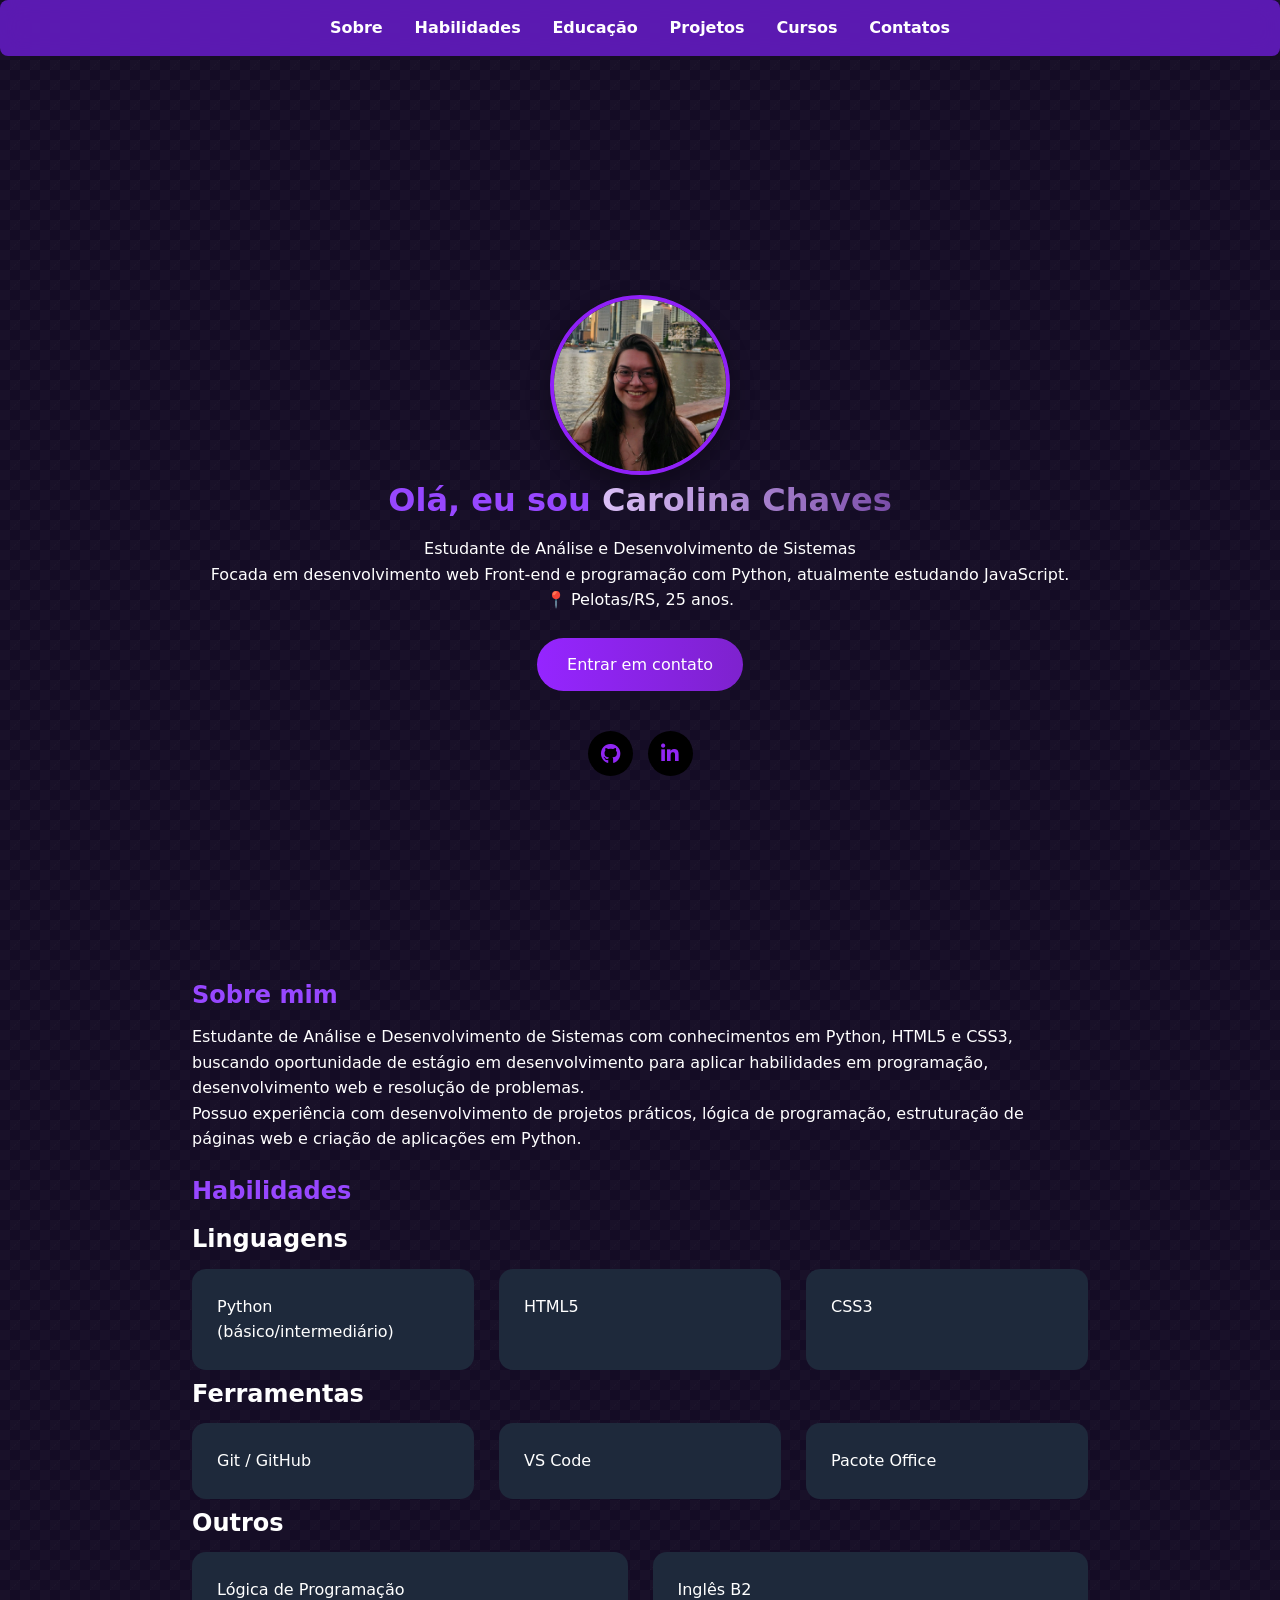
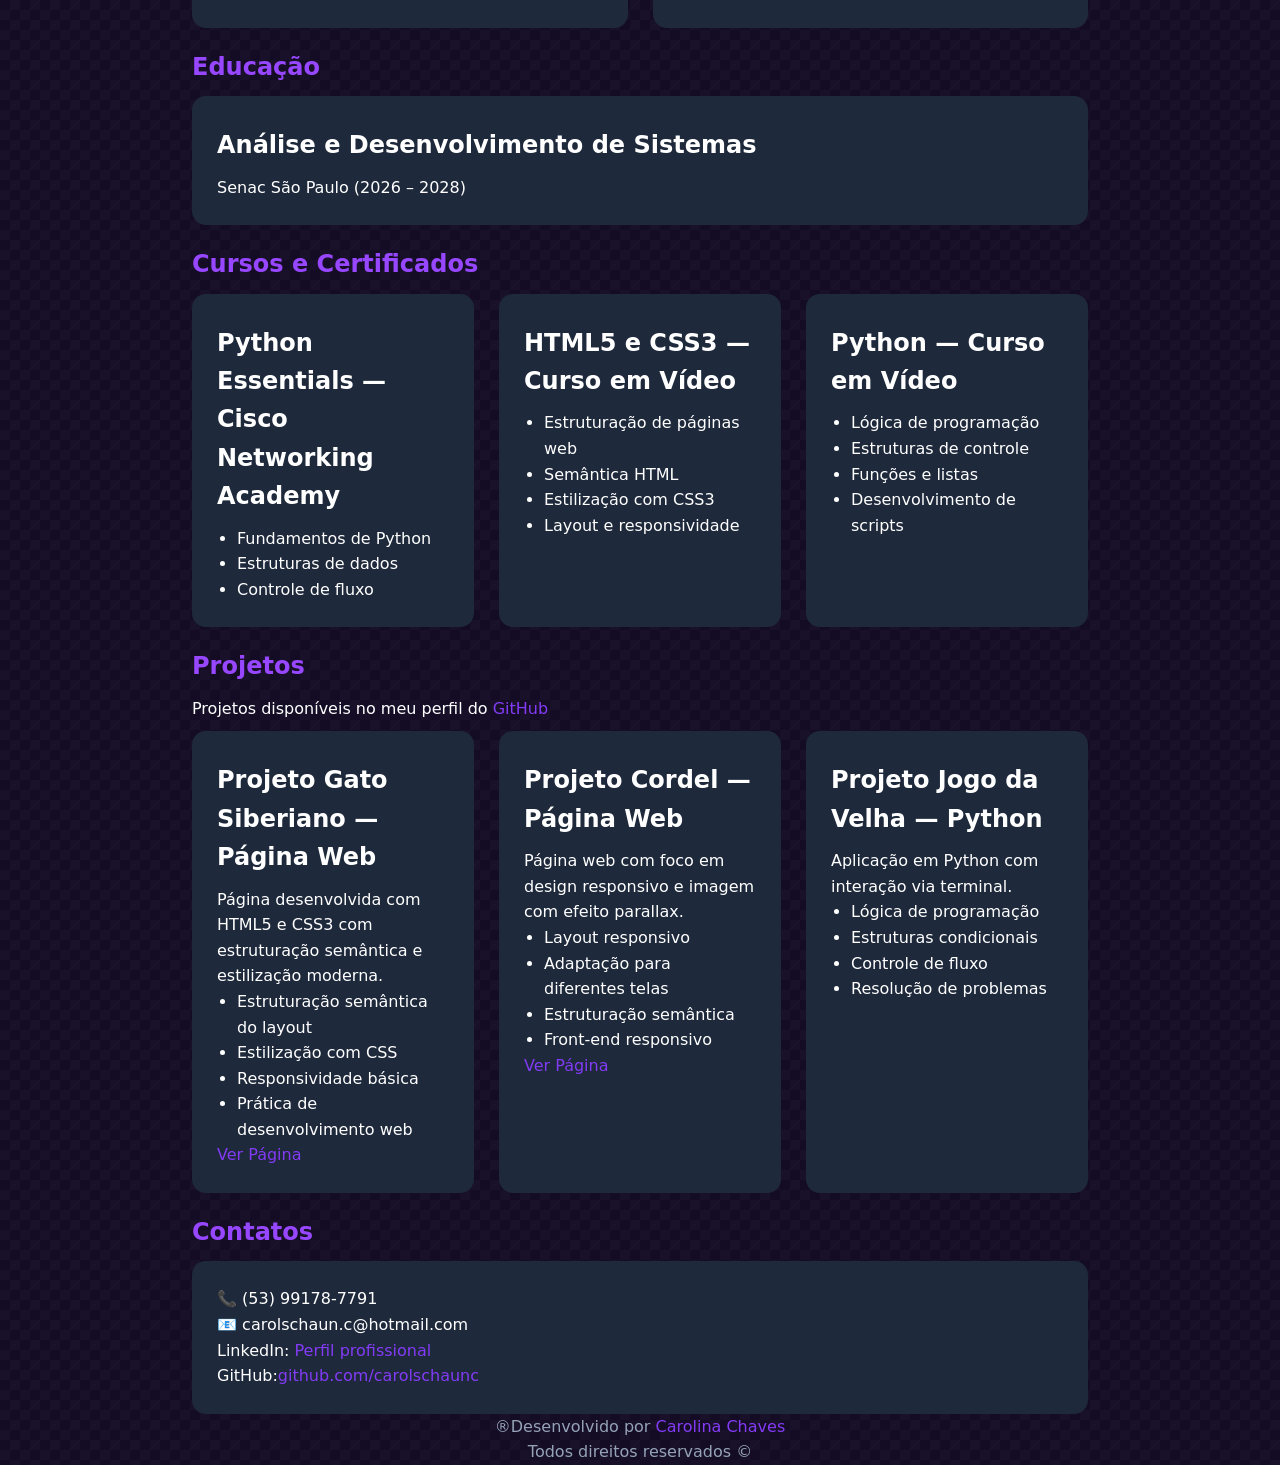
==== commit 9715f51a: "Arrumando foto" ====
--- a/index.html
+++ b/index.html
@@ -9,6 +9,7 @@
 
 <body>
   <header>
+  </header>
 
     <nav>
       <a href="#Sobre">Sobre</a>
@@ -17,10 +18,8 @@
       <a href="#Projetos">Projetos</a>
       <a href="#Cursos">Cursos</a>
       <a href="#Contatos">Contatos</a> 
-
     </nav>
-  </header>
-
+  
   <section class="hero">
     <div class="perfil">
       <img src="imagens/perfil.png" alt="Foto de perfil de Carolina Chaves">
--- a/estilo.css
+++ b/estilo.css
@@ -26,26 +26,29 @@
 
 /* HEADER */
 header{
-  padding:0px;
-  backdrop-filter: blur(10px);
-  border-bottom: 1px solid rgba(255, 255, 255, 0.1);
-  background: rgba(150, 0, 255, 0.15);
-  text-align: center;
-}
+  position: fixed;
+  width: 100%;
+  top: 0;
+  left: 0;
+  width: 100%;
+  z-index: 1000;
+}
+
 
 /* NAV*/
 nav{
-  background:#8601f3;
+  background: rgba(117, 31, 230, 0.726);
+  backdrop-filter: blur(12px);
   border:none;
   color:white;
   border-radius:8px;
   cursor:pointer;
-  box-shadow: 0px 7px 7px rgba(75, 0, 136, 0.418);
   top: 0px;
   width:100%;
   padding:5px 25%;
   display:flex;
   justify-content:space-between;
+  align-items:center;
   z-index:1000;
 }
 
@@ -65,13 +68,13 @@
 
 /* HERO */
 .hero{
-  height:60vh;
-  display:flex;
-  flex-direction:column;
-  justify-content:center;
-  align-items:center;
-  text-align:center;
-  padding: 120px 20px;
+   min-height: 100vh;
+  display: flex;
+  flex-direction: column;
+  justify-content: center;
+  align-items: center;
+  text-align: center;
+  padding: 120px 20px 60px 20px;
 }
 
 .hero h1{
@@ -107,7 +110,6 @@
   border: 4px solid #9021f8; 
   box-shadow: 0 10px 25px rgba(0, 0, 0, 0.3);
   transition: 0.3s;
-  margin-top: 20px;
 }
 
 .perfil img:hover {
